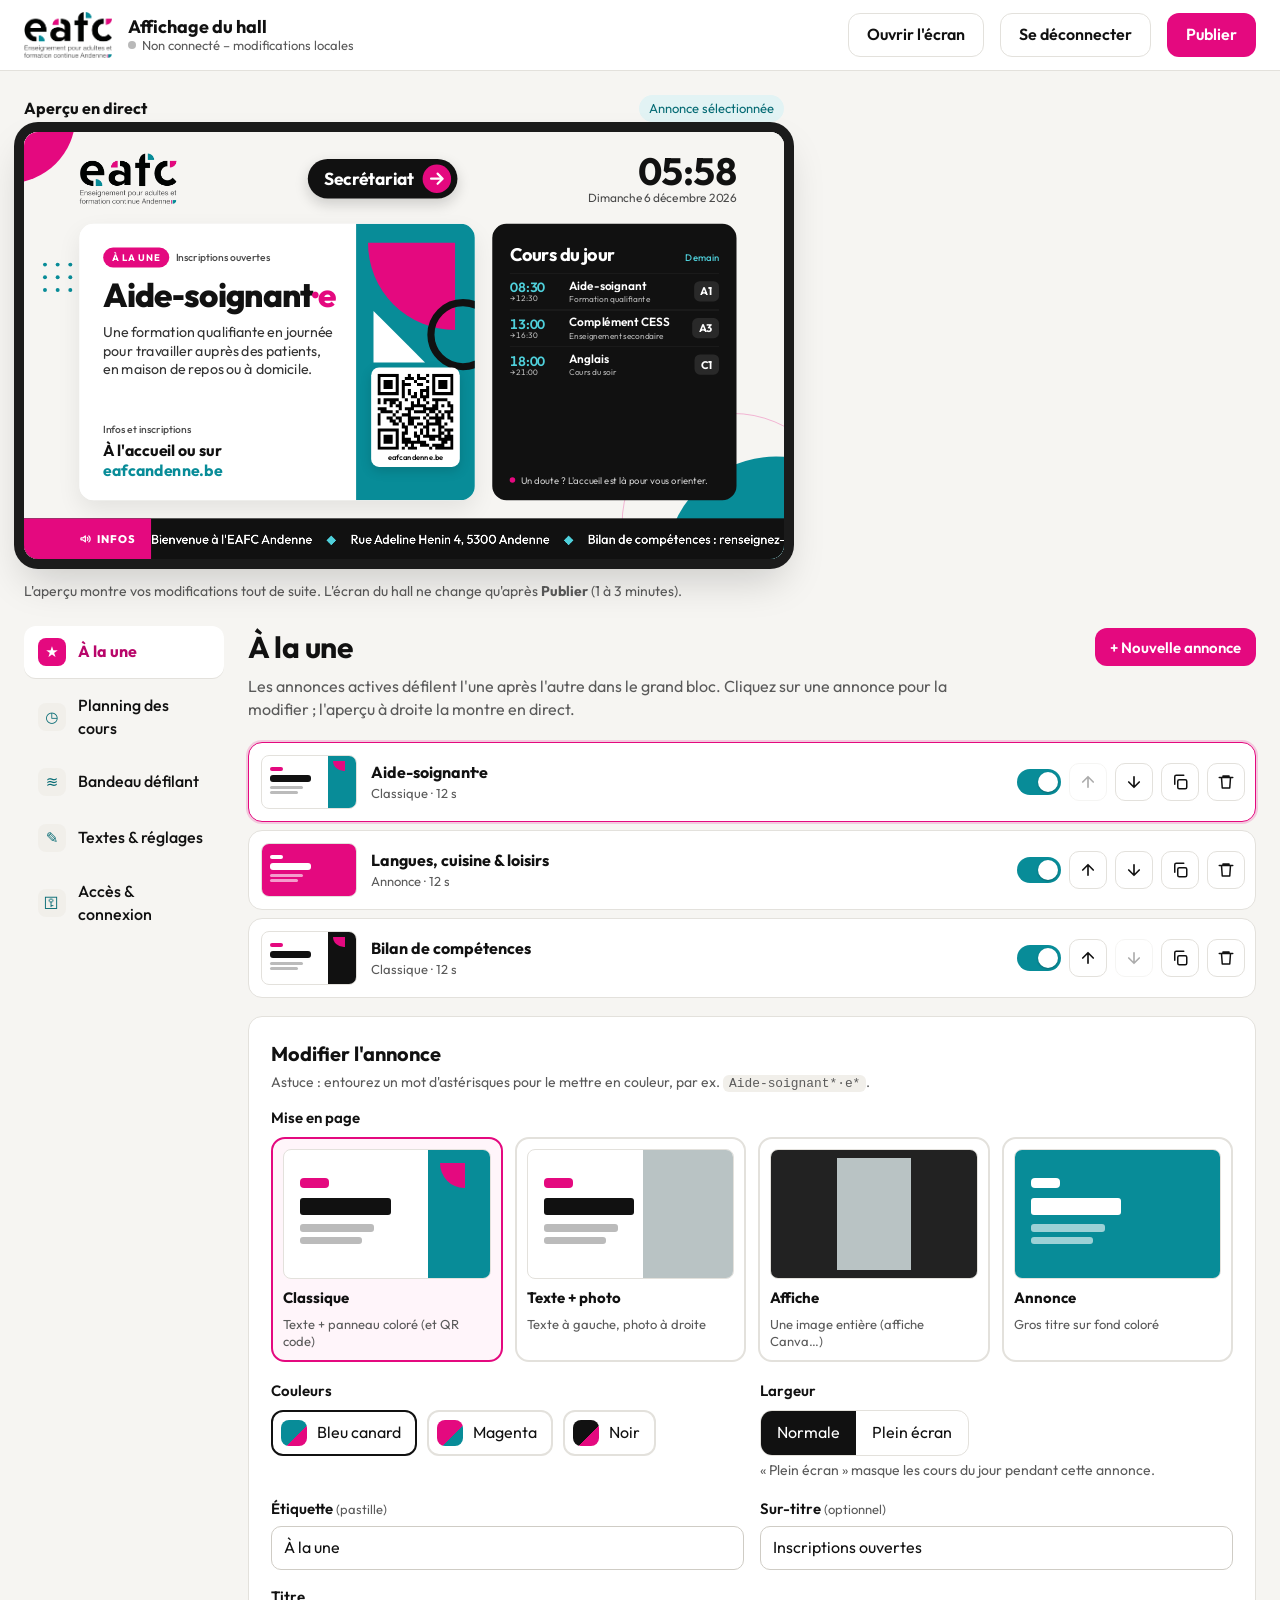
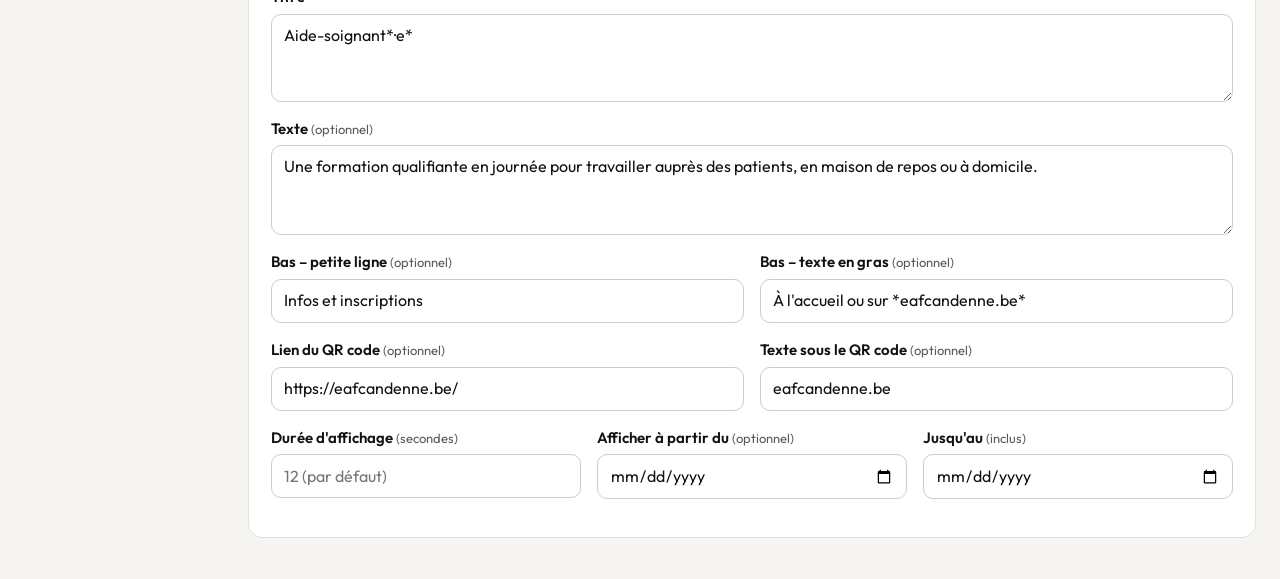
==== admin/index.html @ 70865d88 "Add files via upload" ====
<!doctype html>
<html lang="fr">
<head>
<meta charset="utf-8">
<meta name="viewport" content="width=device-width, initial-scale=1">
<meta name="robots" content="noindex, nofollow">
<title>Admin – Affichage du hall · EAFC Andenne</title>
<link rel="preconnect" href="https://fonts.googleapis.com">
<link rel="preconnect" href="https://fonts.gstatic.com" crossorigin>
<link rel="stylesheet" href="https://fonts.googleapis.com/css2?family=Outfit:wght@400;500;600;700;800&display=swap">
<link rel="stylesheet" href="admin.css">
</head>
<body>
<header class="topbar">
  <img src="../assets/logo.png" alt="EAFC Andenne" class="tb-logo">
  <div class="tb-title">
    <strong>Affichage du hall</strong>
    <span id="conn" class="conn">Non connecté</span>
  </div>
  <span class="spacer"></span>
  <span id="dirty" class="dirty" hidden>Modifications non publiées</span>
  <a class="btn ghost" href="../" target="_blank" rel="noopener">Ouvrir l'écran</a>
  <button id="logout" class="btn ghost" type="button" hidden>Se déconnecter</button>
  <button id="publish" class="btn primary" type="button">Publier</button>
</header>

<div class="layout">
  <nav class="tabs" aria-label="Sections">
    <button type="button" class="tab" data-tab="slides"><span class="tab-ico">★</span>À la une</button>
    <button type="button" class="tab" data-tab="courses"><span class="tab-ico">◷</span>Planning des cours</button>
    <button type="button" class="tab" data-tab="ticker"><span class="tab-ico">≋</span>Bandeau défilant</button>
    <button type="button" class="tab" data-tab="settings"><span class="tab-ico">✎</span>Textes &amp; réglages</button>
    <button type="button" class="tab" data-tab="github"><span class="tab-ico">⚿</span>Accès &amp; connexion</button>
  </nav>

  <main id="editor" class="editor"></main>

  <aside class="preview" aria-label="Aperçu">
    <div class="pv-head">
      <strong>Aperçu en direct</strong>
      <span id="pv-mode" class="pv-mode"></span>
    </div>
    <div class="pv-frame" id="pv-frame">
      <iframe id="pv" src="../index.html?preview=1" title="Aperçu de l'écran du hall" tabindex="-1"></iframe>
    </div>
    <p class="pv-hint">L'aperçu montre vos modifications tout de suite. L'écran du hall ne change qu'après <strong>Publier</strong> (1 à 3 minutes).</p>
  </aside>
</div>

<div id="login" class="login" hidden>
  <form id="login-form" class="login-card" autocomplete="on">
    <img src="../assets/logo.png" alt="EAFC Andenne" class="login-logo">
    <h1>Administration de l'affichage</h1>
    <p class="hint">Entrez votre code d'accès.</p>
    <input type="text" name="username" value="affichage-eafc" autocomplete="username" hidden>
    <div class="field"><label for="login-pw">Mot de passe</label><input type="password" id="login-pw" autocomplete="current-password" required></div>
    <label class="check"><input type="checkbox" id="login-remember"> Rester connecté sur cet ordinateur</label>
    <p id="login-err" class="login-err" role="alert"></p>
    <button id="login-btn" class="btn primary" type="submit">Se connecter</button>
  </form>
</div>

<div id="toast" class="toast" role="status" aria-live="polite"></div>
<script src="admin.js"></script>
</body>
</html>
---- admin/admin.css ----
:root{
  --magenta:#E4097F;--magenta-dk:#B8066A;--teal:#088C98;--teal-dk:#066B74;--ink:#111;--muted:#5A5A5A;
  --bg:#F6F5F2;--card:#fff;--line:#E3E1DC;--soft:#F1EFEA;--focus:#088C98;--danger:#C2185B;
  --radius:14px;
}
*{box-sizing:border-box}
html,body{margin:0}
body{font-family:'Outfit',system-ui,-apple-system,'Segoe UI',sans-serif;background:var(--bg);color:var(--ink);font-size:16px;line-height:1.45}
button,input,select,textarea{font:inherit;color:inherit}
:focus-visible{outline:3px solid var(--focus);outline-offset:2px}
h1{font-size:30px;margin:0;letter-spacing:-.5px}
h2{font-size:20px;margin:0 0 4px}
.lead{color:var(--muted);margin:6px 0 20px;max-width:720px}
.hint{color:var(--muted);font-size:14px;margin:4px 0 0}
code{background:var(--soft);padding:1px 6px;border-radius:6px;font-size:.92em}

/* Barre du haut */
.topbar{position:sticky;top:0;z-index:20;display:flex;align-items:center;gap:16px;padding:12px 24px;background:#fff;border-bottom:1px solid var(--line)}
.tb-logo{height:46px;width:auto}
.tb-title{display:flex;flex-direction:column;line-height:1.15}
.tb-title strong{font-size:18px}
.conn{font-size:13px;color:var(--muted);display:flex;align-items:center;gap:6px}
.conn::before{content:"";width:8px;height:8px;border-radius:50%;background:#B9B9B9}
.conn.ok::before{background:#17A34A}
.spacer{flex:1}
.dirty{font-size:14px;font-weight:600;color:var(--magenta-dk);background:#FDE7F2;padding:6px 12px;border-radius:999px}

/* Boutons */
.btn{display:inline-flex;align-items:center;justify-content:center;gap:8px;min-height:44px;padding:0 18px;border-radius:12px;border:1px solid transparent;font-weight:600;cursor:pointer;text-decoration:none;white-space:nowrap}
.btn.primary{background:var(--magenta);color:#fff}
.btn.primary:hover{background:var(--magenta-dk)}
.btn.primary:disabled{opacity:.6;cursor:wait}
.btn.teal{background:var(--teal);color:#fff}
.btn.teal:hover{background:var(--teal-dk)}
.btn.ghost{background:#fff;border-color:var(--line);color:var(--ink)}
.btn.ghost:hover{background:var(--soft)}
.btn.danger{background:#fff;border-color:#F3C2D9;color:var(--danger)}
.btn.sm{min-height:38px;padding:0 14px;font-size:15px}
.icon{width:38px;height:38px;display:inline-flex;align-items:center;justify-content:center;border-radius:10px;border:1px solid var(--line);background:#fff;cursor:pointer;color:var(--ink)}
.icon:hover{background:var(--soft)}
.icon.del:hover{background:#FDE7F2;color:var(--danger);border-color:#F3C2D9}
.icon svg{width:18px;height:18px}
.icon:disabled{opacity:.35;cursor:default}

/* Mise en page générale */
.layout{display:grid;grid-template-columns:230px minmax(0,1fr) minmax(380px,40%);gap:24px;padding:24px;align-items:start}
.tabs{position:sticky;top:94px;display:flex;flex-direction:column;gap:4px}
.tab{display:flex;align-items:center;gap:12px;text-align:left;padding:12px 14px;border-radius:12px;border:0;background:transparent;cursor:pointer;font-weight:500;min-height:48px}
.tab:hover{background:#fff}
.tab.on{background:#fff;color:var(--magenta-dk);font-weight:700;box-shadow:0 1px 0 var(--line)}
.tab-ico{width:28px;height:28px;border-radius:8px;background:var(--soft);display:inline-flex;align-items:center;justify-content:center;font-size:15px;color:var(--teal-dk)}
.tab.on .tab-ico{background:var(--magenta);color:#fff}
.editor{min-width:0}
.panel-head{display:flex;align-items:center;justify-content:space-between;gap:16px;flex-wrap:wrap}
.card{background:var(--card);border:1px solid var(--line);border-radius:var(--radius);padding:22px;margin-bottom:18px}
.card > h2 + .hint{margin-bottom:14px}

/* Aperçu */
.preview{position:sticky;top:94px}
.pv-head{display:flex;align-items:center;justify-content:space-between;margin-bottom:10px}
.pv-mode{font-size:13px;color:var(--teal-dk);background:#E2F3F4;padding:4px 10px;border-radius:999px}
.pv-mode:empty{display:none}
.pv-frame{position:relative;width:100%;aspect-ratio:16/9;border-radius:14px;overflow:hidden;background:#000;box-shadow:0 0 0 10px #1b1b1b,0 20px 40px rgba(0,0,0,.18)}
.pv-frame iframe{position:absolute;left:0;top:0;width:1920px;height:1080px;border:0;transform-origin:0 0;pointer-events:none}
.pv-hint{font-size:14px;color:var(--muted);margin:22px 0 0}

/* Formulaires */
.field{display:flex;flex-direction:column;gap:6px;margin-bottom:16px;min-width:0}
.field > label,.legend{font-weight:600;font-size:15px}
.field .opt{font-weight:400;color:var(--muted);font-size:13px}
input[type=text],input[type=url],input[type=number],input[type=date],input[type=time],input[type=password],select,textarea{
  width:100%;min-height:44px;padding:9px 12px;border:1px solid #CFCCC5;border-radius:10px;background:#fff}
textarea{min-height:88px;resize:vertical}
input:focus,select:focus,textarea:focus{border-color:var(--teal);outline:2px solid rgba(8,140,152,.25);outline-offset:0}
.grid2{display:grid;grid-template-columns:repeat(2,minmax(0,1fr));gap:0 16px}
.grid3{display:grid;grid-template-columns:repeat(3,minmax(0,1fr));gap:0 16px}
fieldset{border:0;padding:0;margin:0 0 18px;min-width:0}
legend{font-weight:600;font-size:15px;margin-bottom:8px;padding:0}

/* Interrupteur */
.switch{position:relative;display:inline-flex;align-items:center;gap:10px;cursor:pointer;min-height:44px}
.switch input{position:absolute;opacity:0;width:44px;height:26px;margin:0}
.switch .track{width:44px;height:26px;border-radius:13px;background:#CFCCC5;position:relative;transition:background .2s;flex:none}
.switch .track::after{content:"";position:absolute;left:3px;top:3px;width:20px;height:20px;border-radius:50%;background:#fff;transition:transform .2s;box-shadow:0 1px 2px rgba(0,0,0,.25)}
.switch input:checked + .track{background:var(--teal)}
.switch input:checked + .track::after{transform:translateX(18px)}
.switch input:focus-visible + .track{outline:3px solid var(--focus);outline-offset:2px}

/* Liste des annonces */
.slide-list{list-style:none;margin:0 0 18px;padding:0;display:flex;flex-direction:column;gap:8px}
.slide-item{display:flex;align-items:center;gap:8px;background:#fff;border:1px solid var(--line);border-radius:14px;padding:8px 10px 8px 8px}
.slide-item.sel{border-color:var(--magenta);box-shadow:0 0 0 2px rgba(228,9,127,.18)}
.slide-item.off .si-main{opacity:.5}
.si-main{flex:1;display:flex;align-items:center;gap:14px;border:0;background:transparent;text-align:left;cursor:pointer;padding:4px;border-radius:10px;min-width:0;min-height:44px}
.si-txt{display:flex;flex-direction:column;min-width:0}
.si-txt strong{white-space:nowrap;overflow:hidden;text-overflow:ellipsis}
.si-txt small{color:var(--muted);font-size:13px}
.thumb{flex:none;width:96px;height:54px;border-radius:8px;overflow:hidden;position:relative;background:#fff;border:1px solid var(--line)}
.thumb i{position:absolute;display:block}

/* Choix de mise en page */
.layout-picker{display:grid;grid-template-columns:repeat(4,minmax(0,1fr));gap:12px}
.lp{position:relative;display:flex;flex-direction:column;gap:8px;cursor:pointer;padding:10px;border:2px solid var(--line);border-radius:14px;background:#fff}
.lp input{position:absolute;opacity:0}
.lp:has(input:checked){border-color:var(--magenta);background:#FFF5FA}
.lp:has(input:focus-visible){outline:3px solid var(--focus);outline-offset:2px}
.lp .thumb{width:100%;height:auto;aspect-ratio:16/10}
.lp b{font-size:15px}
.lp small{color:var(--muted);font-size:13px;line-height:1.3}

/* Pastilles couleur */
.swatches{display:flex;gap:10px;flex-wrap:wrap}
.sw{position:relative;display:inline-flex;align-items:center;gap:10px;padding:8px 14px 8px 8px;border:2px solid var(--line);border-radius:12px;cursor:pointer;background:#fff;min-height:44px}
.sw input{position:absolute;opacity:0}
.sw:has(input:checked){border-color:var(--ink)}
.sw:has(input:focus-visible){outline:3px solid var(--focus);outline-offset:2px}
.sw i{width:26px;height:26px;border-radius:8px;display:block}
.seg{display:inline-flex;border:1px solid var(--line);border-radius:12px;overflow:hidden;background:#fff;flex-wrap:wrap}
.seg label{position:relative;padding:10px 16px;cursor:pointer;min-height:44px;display:flex;align-items:center}
.seg input{position:absolute;opacity:0}
.seg label:has(input:checked){background:var(--ink);color:#fff}
.seg label:has(input:focus-visible){outline:3px solid var(--focus);outline-offset:-3px}

/* Image */
.img-box{display:flex;gap:16px;align-items:center;flex-wrap:wrap}
.img-prev{width:200px;aspect-ratio:16/9;border-radius:10px;border:1px solid var(--line);background:var(--soft) center/cover no-repeat;display:flex;align-items:center;justify-content:center;color:var(--muted);font-size:13px}
.file-btn{position:relative;overflow:hidden}
.file-btn input{position:absolute;inset:0;opacity:0;cursor:pointer}

/* Visibilité des champs selon la mise en page */
.form[data-layout=poster] .only-text{display:none}
.form:not([data-layout=poster]):not([data-layout=image]) .only-image{display:none}
.form:not([data-layout=poster]) .only-poster{display:none}

/* Planning */
.days-tabs{display:flex;gap:6px;flex-wrap:wrap;margin-bottom:16px}
.dt{display:flex;flex-direction:column;align-items:center;gap:2px;min-width:74px;padding:8px 10px;border-radius:12px;border:1px solid var(--line);background:#fff;cursor:pointer;min-height:56px}
.dt b{font-size:15px}
.dt small{font-size:12px;color:var(--muted)}
.dt.on{background:var(--ink);color:#fff;border-color:var(--ink)}
.dt.on small{color:#ddd}
.dt.today{box-shadow:inset 0 -3px 0 var(--magenta)}
.course{background:#fff;border:1px solid var(--line);border-radius:14px;padding:14px 16px;margin-bottom:10px}
.course.cancelled{background:#FFF7FB}
.course-top{display:grid;grid-template-columns:132px 132px minmax(0,2fr) minmax(0,1.3fr) minmax(0,1fr);gap:10px;align-items:end}
.course-bot{display:flex;align-items:center;gap:14px;flex-wrap:wrap;margin-top:10px}
.course .field{margin:0}
.course .field > label{font-size:13px;font-weight:500;color:var(--muted)}
.daychips{display:flex;gap:4px;flex-wrap:wrap}
.dc{width:40px;height:40px;border-radius:10px;border:1px solid #CFCCC5;background:#fff;cursor:pointer;font-weight:600;font-size:14px}
.dc[aria-pressed=true]{background:var(--teal);border-color:var(--teal);color:#fff}
.course-bot select{width:auto;min-width:140px}
.course-bot .grow{flex:1;min-width:180px}
.course-more{display:none;gap:10px;margin-top:10px;grid-template-columns:repeat(2,minmax(0,180px))}
.course.open .course-more{display:grid}
.empty-state{text-align:center;padding:36px 20px;color:var(--muted);background:#fff;border:1px dashed #CFCCC5;border-radius:14px}
.week{display:grid;grid-template-columns:repeat(7,minmax(0,1fr));gap:6px;margin-bottom:22px}
.week-col{background:#fff;border:1px solid var(--line);border-radius:12px;padding:8px;min-height:120px;cursor:pointer;text-align:left}
.week-col:hover{border-color:var(--teal)}
.week-col.on{border-color:var(--ink);box-shadow:0 0 0 1px var(--ink)}
.week-col h3{margin:0 0 6px;font-size:14px}
.wk-item{font-size:12px;line-height:1.25;padding:4px 6px;border-radius:6px;background:#E2F3F4;margin-bottom:4px;overflow:hidden;text-overflow:ellipsis;white-space:nowrap}
.wk-item.x{background:#FDE7F2;text-decoration:line-through}

/* Bandeau */
.tick-row{display:flex;align-items:center;gap:8px;background:#fff;border:1px solid var(--line);border-radius:14px;padding:8px 10px;margin-bottom:8px}
.tick-row input[type=text]{flex:1}

/* Écran de connexion */
body.locked .layout,body.locked .topbar{visibility:hidden}
.login{position:fixed;inset:0;z-index:40;display:flex;align-items:center;justify-content:center;padding:20px;
  background:radial-gradient(circle at 0 0,#E4097F 0 180px,transparent 181px),radial-gradient(circle at 100% 100%,#088C98 0 240px,transparent 241px),#F6F5F2}
.login[hidden]{display:none}
.login-card{width:min(420px,100%);background:#fff;border-radius:20px;padding:34px 32px 26px;box-shadow:0 30px 60px rgba(17,17,17,.12);display:flex;flex-direction:column}
.login-logo{height:64px;width:auto;align-self:flex-start;margin-bottom:18px}
.login-card h1{font-size:24px}
.login-card .hint{margin:4px 0 18px}
.check{display:flex;align-items:center;gap:10px;min-height:44px;cursor:pointer;font-size:15px}
.check input{width:20px;height:20px;accent-color:var(--teal)}
.login-err{color:var(--danger);font-weight:600;min-height:22px;margin:4px 0 8px}
.linkish{margin-top:14px;background:none;border:0;color:var(--teal-dk);text-decoration:underline;cursor:pointer;font-size:14px;min-height:44px}
details.card > summary{cursor:pointer;list-style:none}
details.card > summary::-webkit-details-marker{display:none}
details.card > summary::before{content:"▸ ";color:var(--teal-dk)}
details.card[open] > summary::before{content:"▾ "}

/* Toast */
.toast{position:fixed;left:50%;bottom:24px;transform:translateX(-50%) translateY(20px);background:var(--ink);color:#fff;padding:14px 20px;border-radius:12px;opacity:0;pointer-events:none;transition:all .25s;max-width:min(560px,90vw);z-index:50;box-shadow:0 10px 30px rgba(0,0,0,.25)}
.toast.show{opacity:1;transform:translateX(-50%)}
.toast.err{background:var(--danger)}
.toast.ok{background:#0F7A3A}

.steps{margin:0;padding-left:22px}
.steps li{margin-bottom:8px}
.row-actions{display:flex;gap:10px;flex-wrap:wrap;margin-top:6px}

@media (max-width:1320px){
  .layout{grid-template-columns:200px minmax(0,1fr)}
  .preview{grid-column:1 / -1;position:static;order:-1;max-width:760px}
  .tabs{top:84px}
}
@media (max-width:820px){
  .layout{grid-template-columns:1fr;padding:14px}
  .tabs{position:static;flex-direction:row;overflow-x:auto}
  .tab{white-space:nowrap}
  .topbar{flex-wrap:wrap;padding:10px 14px}
  .layout-picker{grid-template-columns:repeat(2,minmax(0,1fr))}
  .grid2,.grid3,.course-top{grid-template-columns:1fr}
  .week{grid-template-columns:repeat(4,minmax(0,1fr))}
}
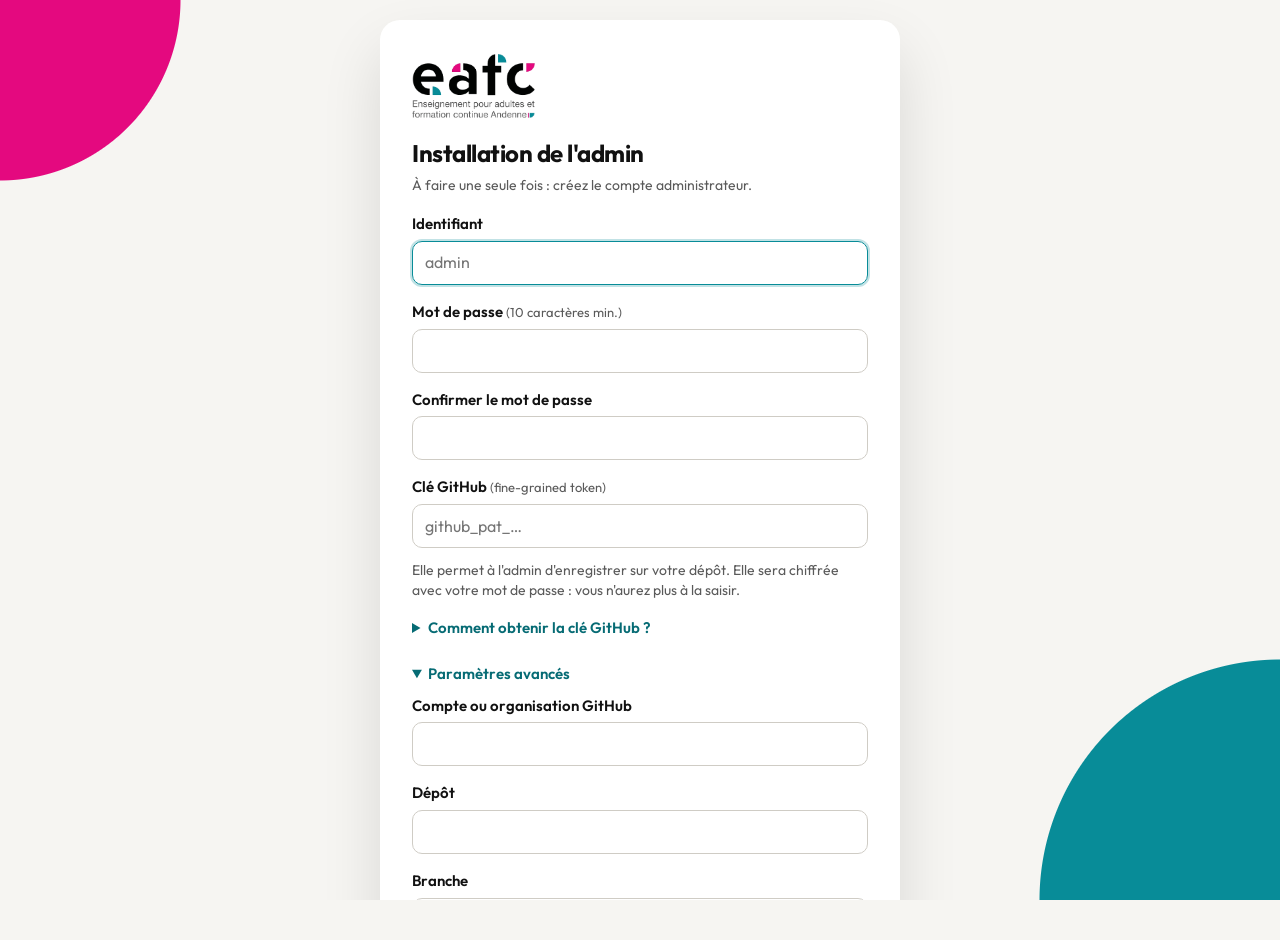
==== commit a6bce7ef: "Add files via upload" ====
--- a/admin/index.html
+++ b/admin/index.html
@@ -30,7 +30,7 @@
     <button type="button" class="tab" data-tab="courses"><span class="tab-ico">◷</span>Planning des cours</button>
     <button type="button" class="tab" data-tab="ticker"><span class="tab-ico">≋</span>Bandeau défilant</button>
     <button type="button" class="tab" data-tab="settings"><span class="tab-ico">✎</span>Textes &amp; réglages</button>
-    <button type="button" class="tab" data-tab="github"><span class="tab-ico">⚿</span>Accès &amp; connexion</button>
+    <button type="button" class="tab" data-tab="github"><span class="tab-ico">⚿</span>Utilisateurs</button>
   </nav>
 
   <main id="editor" class="editor"></main>
@@ -51,12 +51,39 @@
   <form id="login-form" class="login-card" autocomplete="on">
     <img src="../assets/logo.png" alt="EAFC Andenne" class="login-logo">
     <h1>Administration de l'affichage</h1>
-    <p class="hint">Entrez votre code d'accès.</p>
-    <input type="text" name="username" value="affichage-eafc" autocomplete="username" hidden>
-    <div class="field"><label for="login-pw">Mot de passe</label><input type="password" id="login-pw" autocomplete="current-password" required></div>
+    <p class="hint">Connectez-vous pour modifier l'écran du hall.</p>
+    <div class="field"><label for="login-user">Identifiant</label><input type="text" id="login-user" name="username" autocomplete="username" autocapitalize="off" spellcheck="false" required></div>
+    <div class="field"><label for="login-pw">Mot de passe</label><input type="password" id="login-pw" name="password" autocomplete="current-password" required></div>
     <label class="check"><input type="checkbox" id="login-remember"> Rester connecté sur cet ordinateur</label>
     <p id="login-err" class="login-err" role="alert"></p>
     <button id="login-btn" class="btn primary" type="submit">Se connecter</button>
+  </form>
+
+  <form id="setup-form" class="login-card setup-card" hidden>
+    <img src="../assets/logo.png" alt="EAFC Andenne" class="login-logo">
+    <h1>Installation de l'admin</h1>
+    <p class="hint">À faire une seule fois : créez le compte administrateur.</p>
+    <div class="field"><label for="setup-user">Identifiant</label><input type="text" id="setup-user" autocomplete="username" autocapitalize="off" spellcheck="false" placeholder="admin" required></div>
+    <div class="field"><label for="setup-pw">Mot de passe <span class="opt">(10 caractères min.)</span></label><input type="password" id="setup-pw" autocomplete="new-password" required></div>
+    <div class="field"><label for="setup-pw2">Confirmer le mot de passe</label><input type="password" id="setup-pw2" autocomplete="new-password" required></div>
+    <div class="field"><label for="setup-token">Clé GitHub <span class="opt">(fine-grained token)</span></label><input type="password" id="setup-token" autocomplete="off" placeholder="github_pat_…" required>
+      <p class="hint" style="margin:6px 0 0">Elle permet à l'admin d'enregistrer sur votre dépôt. Elle sera chiffrée avec votre mot de passe : vous n'aurez plus à la saisir.</p></div>
+    <details class="setup-help"><summary>Comment obtenir la clé GitHub ?</summary>
+      <ol class="steps">
+        <li>Sur GitHub : photo de profil → <strong>Settings → Developer settings → Personal access tokens → Fine-grained tokens → Generate new token</strong>.</li>
+        <li><strong>Resource owner</strong> : l'organisation propriétaire du dépôt.</li>
+        <li><strong>Repository access</strong> : « Only select repositories » → le dépôt de l'affichage.</li>
+        <li><strong>Permissions → Repository permissions → Contents</strong> : « Read and write ».</li>
+        <li>Expiration : 1 an → <strong>Generate token</strong> → copiez la clé ici.</li>
+      </ol>
+    </details>
+    <details id="setup-adv" class="setup-help"><summary>Paramètres avancés</summary>
+      <div class="field"><label for="setup-owner">Compte ou organisation GitHub</label><input type="text" id="setup-owner" autocomplete="off"></div>
+      <div class="field"><label for="setup-repo">Dépôt</label><input type="text" id="setup-repo" autocomplete="off"></div>
+      <div class="field"><label for="setup-branch">Branche</label><input type="text" id="setup-branch" autocomplete="off"></div>
+    </details>
+    <p id="setup-err" class="login-err" role="alert"></p>
+    <button id="setup-btn" class="btn primary" type="submit">Créer le compte administrateur</button>
   </form>
 </div>
 
--- a/admin/admin.css
+++ b/admin/admin.css
@@ -178,6 +178,13 @@
 .check{display:flex;align-items:center;gap:10px;min-height:44px;cursor:pointer;font-size:15px}
 .check input{width:20px;height:20px;accent-color:var(--teal)}
 .login-err{color:var(--danger);font-weight:600;min-height:22px;margin:4px 0 8px}
+.login{overflow-y:auto;align-items:flex-start}
+.login-card{margin:auto}
+.login-card[hidden]{display:none}
+.setup-card{width:min(520px,100%)}
+.setup-help{margin:0 0 14px;font-size:15px}
+.setup-help summary{cursor:pointer;color:var(--teal-dk);font-weight:600;min-height:32px}
+.setup-help .steps{margin-top:8px;font-size:14px}
 .linkish{margin-top:14px;background:none;border:0;color:var(--teal-dk);text-decoration:underline;cursor:pointer;font-size:14px;min-height:44px}
 details.card > summary{cursor:pointer;list-style:none}
 details.card > summary::-webkit-details-marker{display:none}
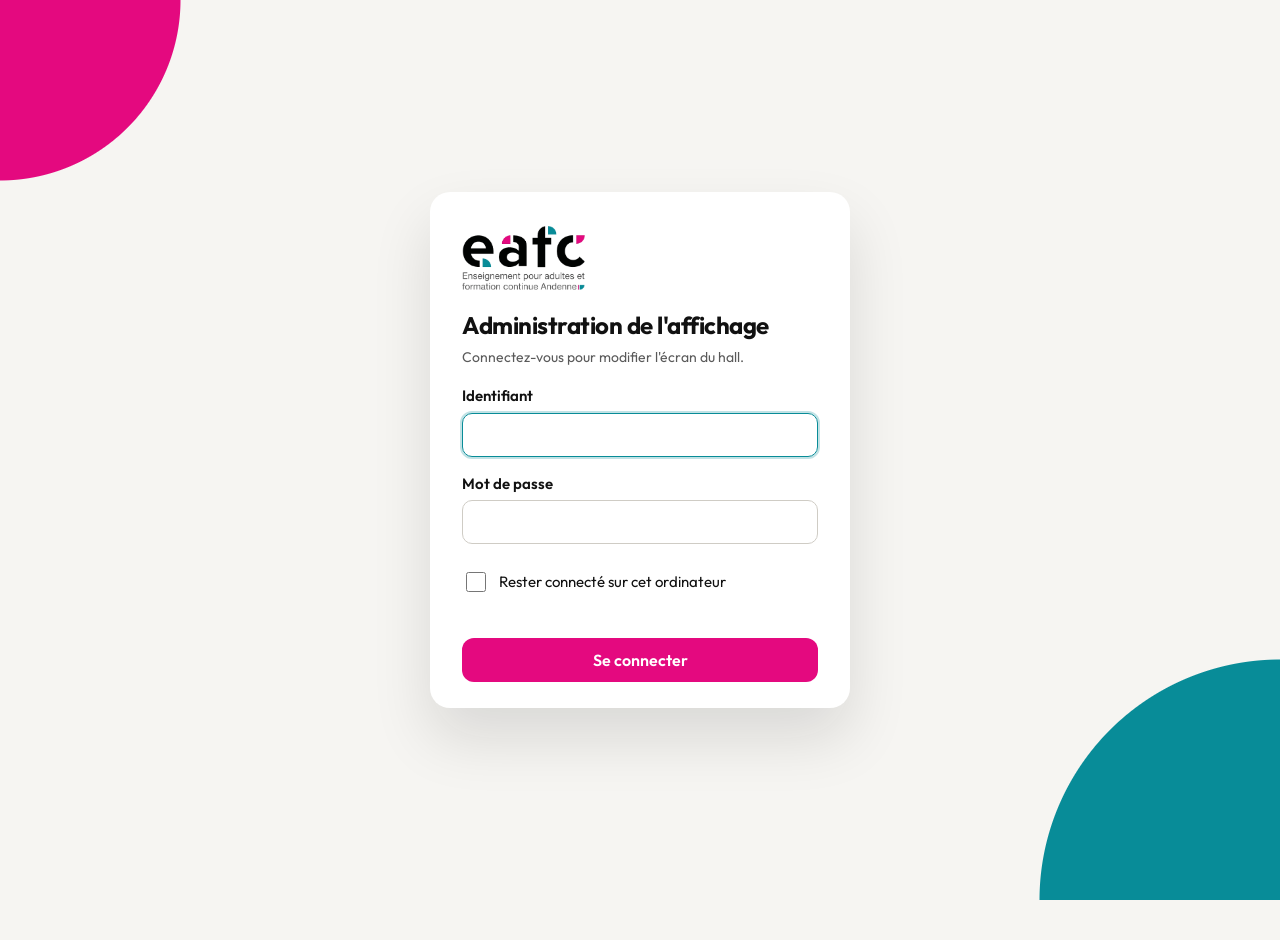
==== commit 6b70df69: "Add files via upload" ====
--- a/admin/index.html
+++ b/admin/index.html
@@ -59,32 +59,12 @@
     <button id="login-btn" class="btn primary" type="submit">Se connecter</button>
   </form>
 
-  <form id="setup-form" class="login-card setup-card" hidden>
+  <div id="not-installed" class="login-card" hidden>
     <img src="../assets/logo.png" alt="EAFC Andenne" class="login-logo">
-    <h1>Installation de l'admin</h1>
-    <p class="hint">À faire une seule fois : créez le compte administrateur.</p>
-    <div class="field"><label for="setup-user">Identifiant</label><input type="text" id="setup-user" autocomplete="username" autocapitalize="off" spellcheck="false" placeholder="admin" required></div>
-    <div class="field"><label for="setup-pw">Mot de passe <span class="opt">(10 caractères min.)</span></label><input type="password" id="setup-pw" autocomplete="new-password" required></div>
-    <div class="field"><label for="setup-pw2">Confirmer le mot de passe</label><input type="password" id="setup-pw2" autocomplete="new-password" required></div>
-    <div class="field"><label for="setup-token">Clé GitHub <span class="opt">(fine-grained token)</span></label><input type="password" id="setup-token" autocomplete="off" placeholder="github_pat_…" required>
-      <p class="hint" style="margin:6px 0 0">Elle permet à l'admin d'enregistrer sur votre dépôt. Elle sera chiffrée avec votre mot de passe : vous n'aurez plus à la saisir.</p></div>
-    <details class="setup-help"><summary>Comment obtenir la clé GitHub ?</summary>
-      <ol class="steps">
-        <li>Sur GitHub : photo de profil → <strong>Settings → Developer settings → Personal access tokens → Fine-grained tokens → Generate new token</strong>.</li>
-        <li><strong>Resource owner</strong> : l'organisation propriétaire du dépôt.</li>
-        <li><strong>Repository access</strong> : « Only select repositories » → le dépôt de l'affichage.</li>
-        <li><strong>Permissions → Repository permissions → Contents</strong> : « Read and write ».</li>
-        <li>Expiration : 1 an → <strong>Generate token</strong> → copiez la clé ici.</li>
-      </ol>
-    </details>
-    <details id="setup-adv" class="setup-help"><summary>Paramètres avancés</summary>
-      <div class="field"><label for="setup-owner">Compte ou organisation GitHub</label><input type="text" id="setup-owner" autocomplete="off"></div>
-      <div class="field"><label for="setup-repo">Dépôt</label><input type="text" id="setup-repo" autocomplete="off"></div>
-      <div class="field"><label for="setup-branch">Branche</label><input type="text" id="setup-branch" autocomplete="off"></div>
-    </details>
-    <p id="setup-err" class="login-err" role="alert"></p>
-    <button id="setup-btn" class="btn primary" type="submit">Créer le compte administrateur</button>
-  </form>
+    <h1>Admin pas encore installé</h1>
+    <p class="hint">Ouvrez la page d'installation pour créer le compte administrateur.</p>
+    <a class="btn primary" href="../installation/">Aller à l'installation</a>
+  </div>
 </div>
 
 <div id="toast" class="toast" role="status" aria-live="polite"></div>
--- a/admin/admin.css
+++ b/admin/admin.css
@@ -162,6 +162,14 @@
 .wk-item{font-size:12px;line-height:1.25;padding:4px 6px;border-radius:6px;background:#E2F3F4;margin-bottom:4px;overflow:hidden;text-overflow:ellipsis;white-space:nowrap}
 .wk-item.x{background:#FDE7F2;text-decoration:line-through}
 
+/* Plan des étages */
+.floor-row{display:grid;grid-template-columns:76px minmax(0,1fr) minmax(150px,190px) 38px 38px;gap:10px;align-items:end;background:#fff;border:1px solid var(--line);border-radius:14px;padding:10px 12px;margin-bottom:8px}
+.floor-row .field{margin:0}
+.floor-row .field > label{font-size:13px;font-weight:500;color:var(--muted)}
+.floor-row .icon{margin-bottom:3px}
+.floor-row .field:nth-of-type(3){grid-column:1 / -1;order:5}
+@media (max-width:820px){.floor-row{grid-template-columns:76px minmax(0,1fr) 38px 38px}.floor-row .field:nth-of-type(4){grid-column:1 / -1;order:4}}
+
 /* Bandeau */
 .tick-row{display:flex;align-items:center;gap:8px;background:#fff;border:1px solid var(--line);border-radius:14px;padding:8px 10px;margin-bottom:8px}
 .tick-row input[type=text]{flex:1}
@@ -215,3 +223,4 @@
   .grid2,.grid3,.course-top{grid-template-columns:1fr}
   .week{grid-template-columns:repeat(4,minmax(0,1fr))}
 }
+[hidden]{display:none !important}
